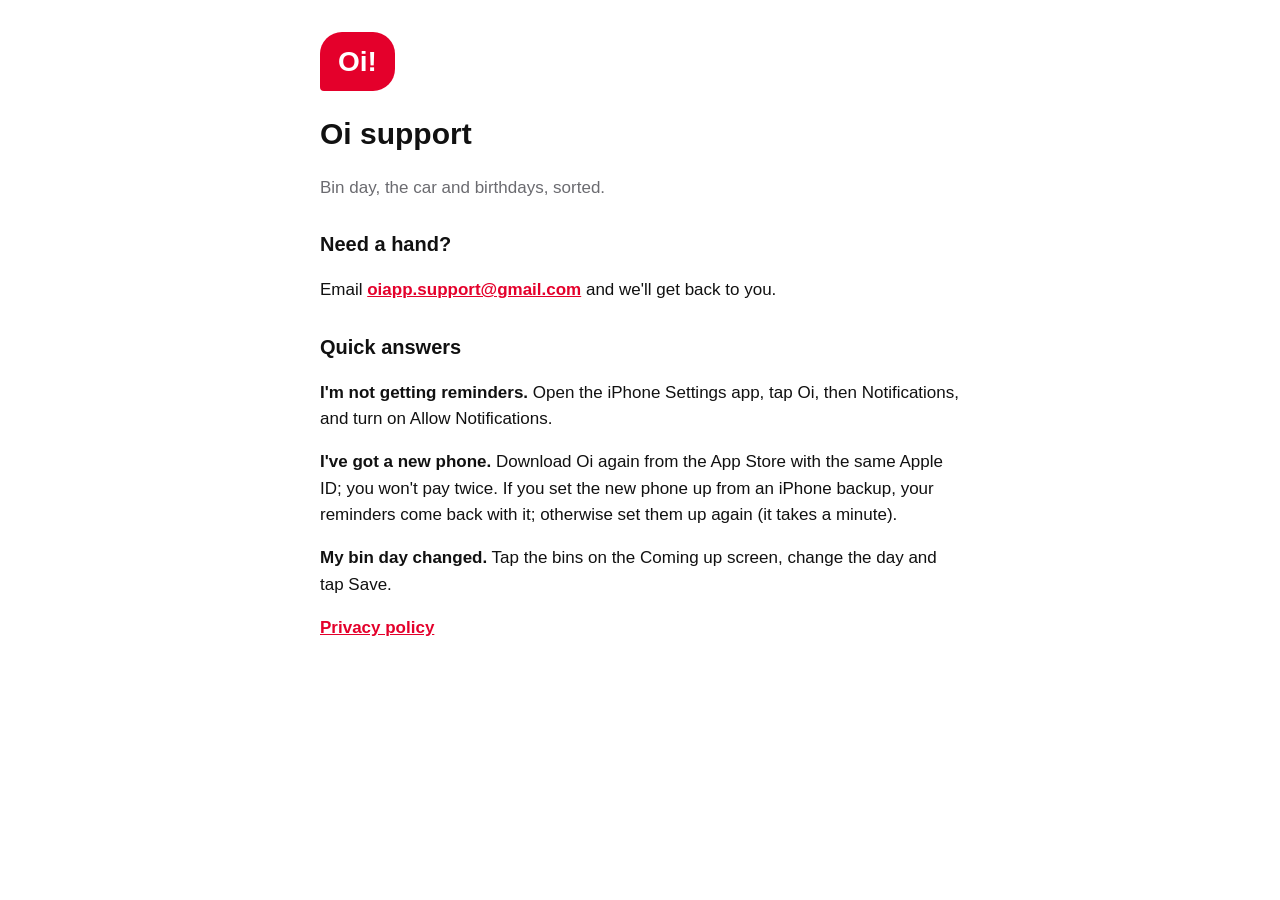
==== index.html @ 5e8ebf47 "Oi support and privacy pages" ====
<!doctype html><html lang="en"><head><meta charset="utf-8"><meta name="viewport" content="width=device-width,initial-scale=1">
<title>Oi – Support</title><link rel="stylesheet" href="style.css"></head><body><main>
<span class="bubble">Oi!</span>
<h1>Oi support</h1>
<p class="quiet">Bin day, the car and birthdays, sorted.</p>
<h2>Need a hand?</h2>
<p>Email <a href="mailto:oiapp.support@gmail.com?subject=Oi">oiapp.support@gmail.com</a> and we'll get back to you.</p>
<h2>Quick answers</h2>
<p><strong>I'm not getting reminders.</strong> Open the iPhone Settings app, tap Oi, then Notifications, and turn on Allow Notifications.</p>
<p><strong>I've got a new phone.</strong> Download Oi again from the App Store with the same Apple ID; you won't pay twice. If you set the new phone up from an iPhone backup, your reminders come back with it; otherwise set them up again (it takes a minute).</p>
<p><strong>My bin day changed.</strong> Tap the bins on the Coming up screen, change the day and tap Save.</p>
<p><a href="privacy.html">Privacy policy</a></p>
</main></body></html>
---- style.css ----
:root{--red:#E4002B;--ink:#111;--quiet:#6B6B70}
body{margin:0;background:#fff;color:var(--ink);font:17px/1.55 -apple-system,BlinkMacSystemFont,"Segoe UI",sans-serif}
main{max-width:640px;margin:0 auto;padding:32px 16px 64px}
.bubble{display:inline-block;background:var(--red);color:#fff;font-weight:900;font-size:28px;padding:8px 18px;border-radius:22px 22px 22px 4px}
h1{font-size:30px;margin:20px 0 4px}h2{font-size:20px;margin:28px 0 6px}
.quiet{color:var(--quiet)}a{color:var(--red);font-weight:600}
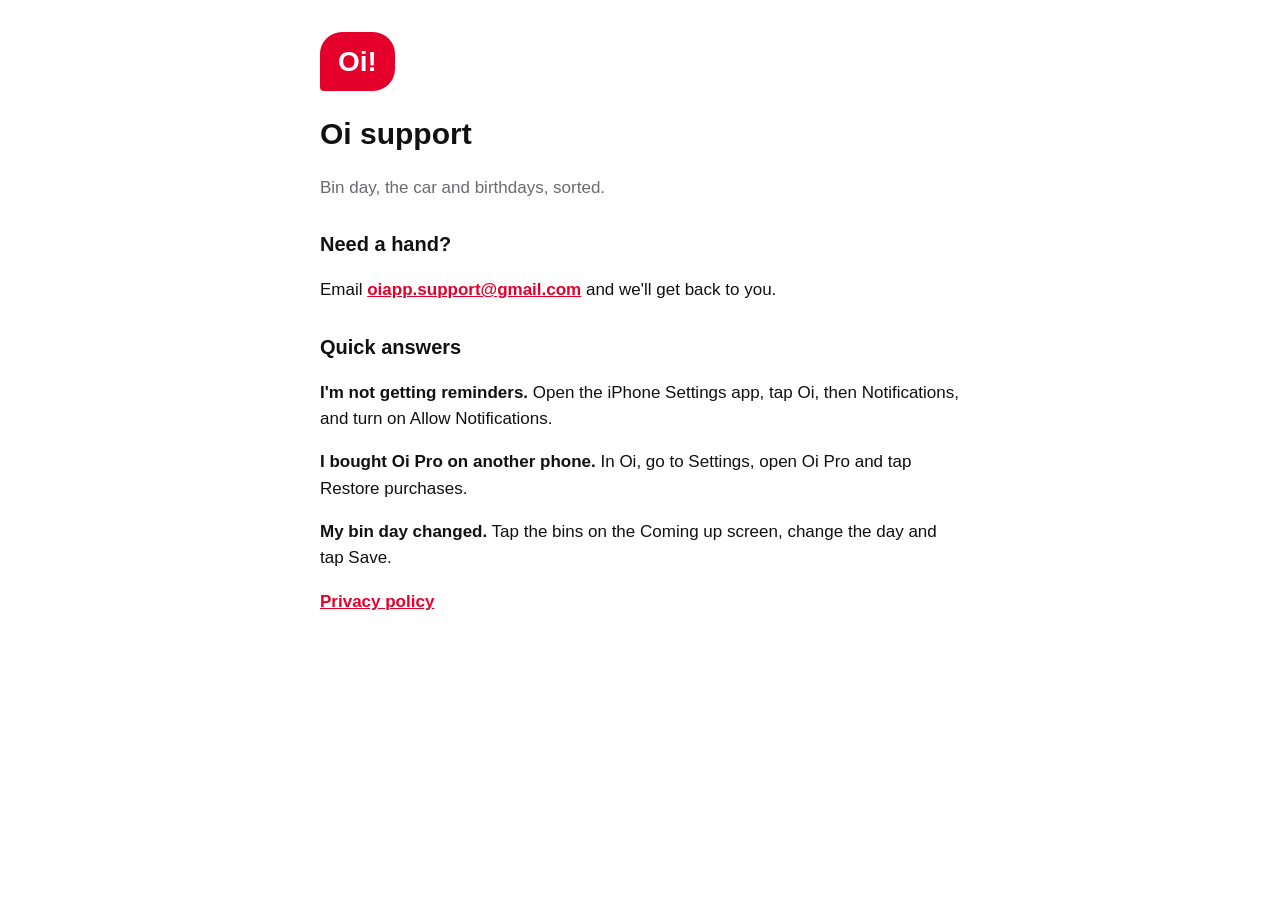
==== commit cb00f4a3: "Back to free + Oi Pro wording" ====
--- a/index.html
+++ b/index.html
@@ -7,7 +7,7 @@
 <p>Email <a href="mailto:oiapp.support@gmail.com?subject=Oi">oiapp.support@gmail.com</a> and we'll get back to you.</p>
 <h2>Quick answers</h2>
 <p><strong>I'm not getting reminders.</strong> Open the iPhone Settings app, tap Oi, then Notifications, and turn on Allow Notifications.</p>
-<p><strong>I've got a new phone.</strong> Download Oi again from the App Store with the same Apple ID; you won't pay twice. If you set the new phone up from an iPhone backup, your reminders come back with it; otherwise set them up again (it takes a minute).</p>
+<p><strong>I bought Oi Pro on another phone.</strong> In Oi, go to Settings, open Oi Pro and tap Restore purchases.</p>
 <p><strong>My bin day changed.</strong> Tap the bins on the Coming up screen, change the day and tap Save.</p>
 <p><a href="privacy.html">Privacy policy</a></p>
 </main></body></html>
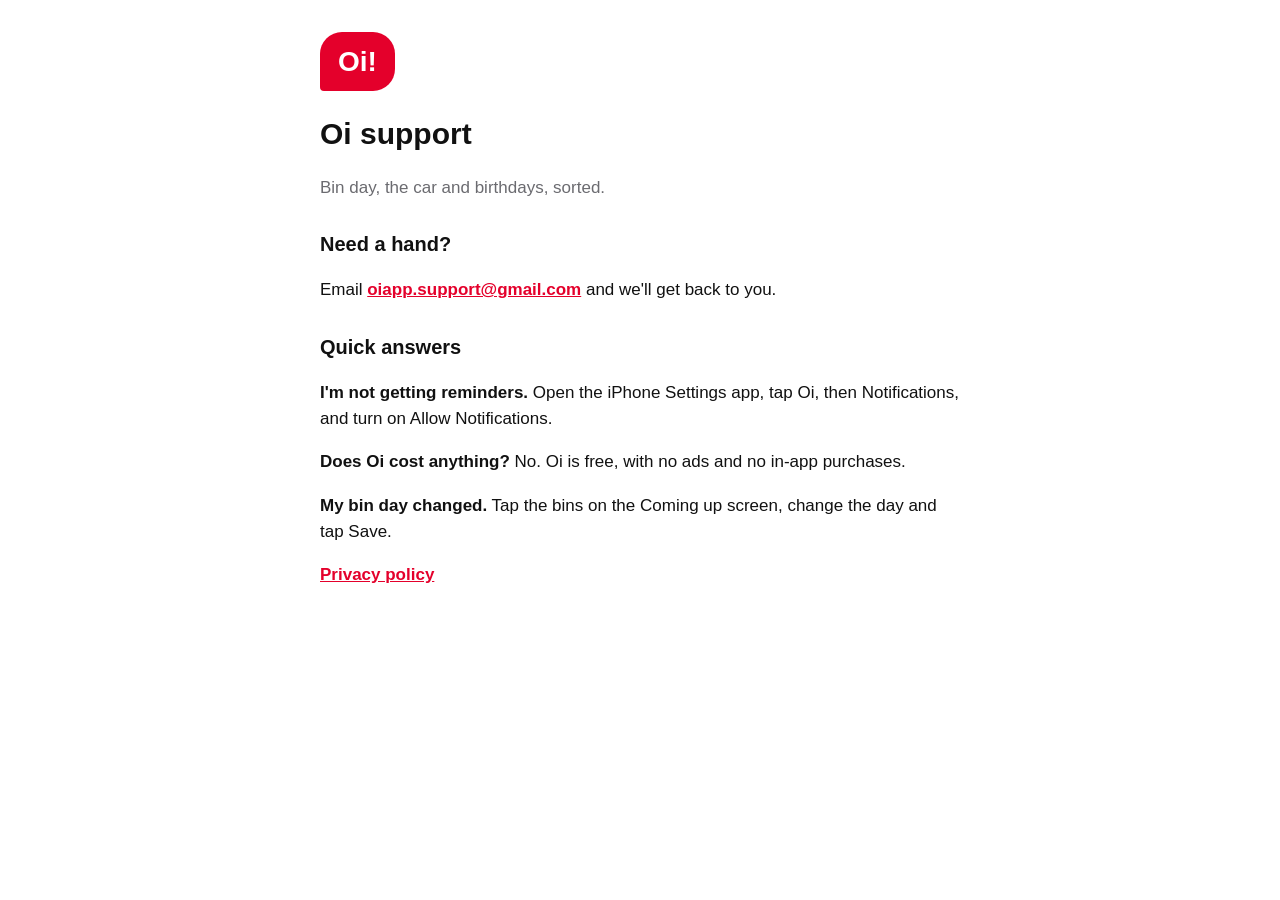
==== commit c1bcd873: "Oi is free: drop Oi Pro wording" ====
--- a/index.html
+++ b/index.html
@@ -7,7 +7,7 @@
 <p>Email <a href="mailto:oiapp.support@gmail.com?subject=Oi">oiapp.support@gmail.com</a> and we'll get back to you.</p>
 <h2>Quick answers</h2>
 <p><strong>I'm not getting reminders.</strong> Open the iPhone Settings app, tap Oi, then Notifications, and turn on Allow Notifications.</p>
-<p><strong>I bought Oi Pro on another phone.</strong> In Oi, go to Settings, open Oi Pro and tap Restore purchases.</p>
+<p><strong>Does Oi cost anything?</strong> No. Oi is free, with no ads and no in-app purchases.</p>
 <p><strong>My bin day changed.</strong> Tap the bins on the Coming up screen, change the day and tap Save.</p>
 <p><a href="privacy.html">Privacy policy</a></p>
 </main></body></html>
